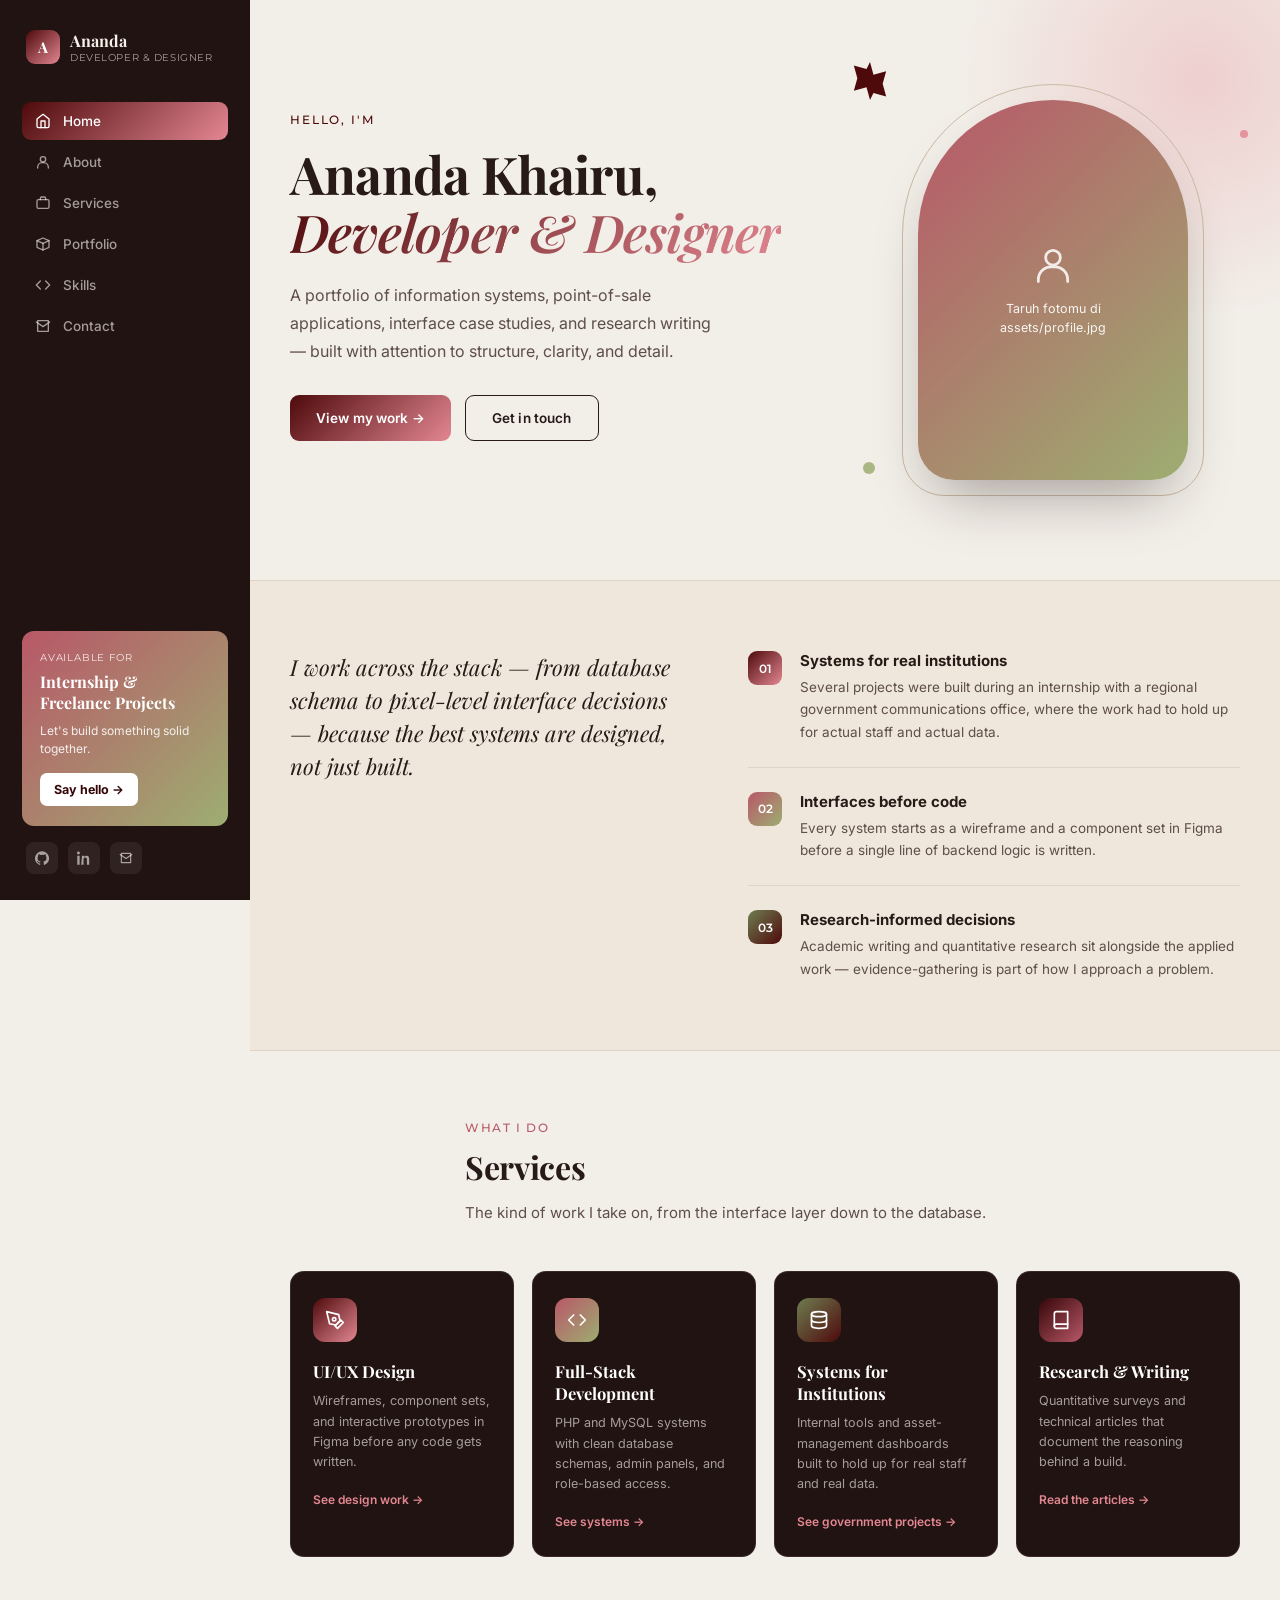
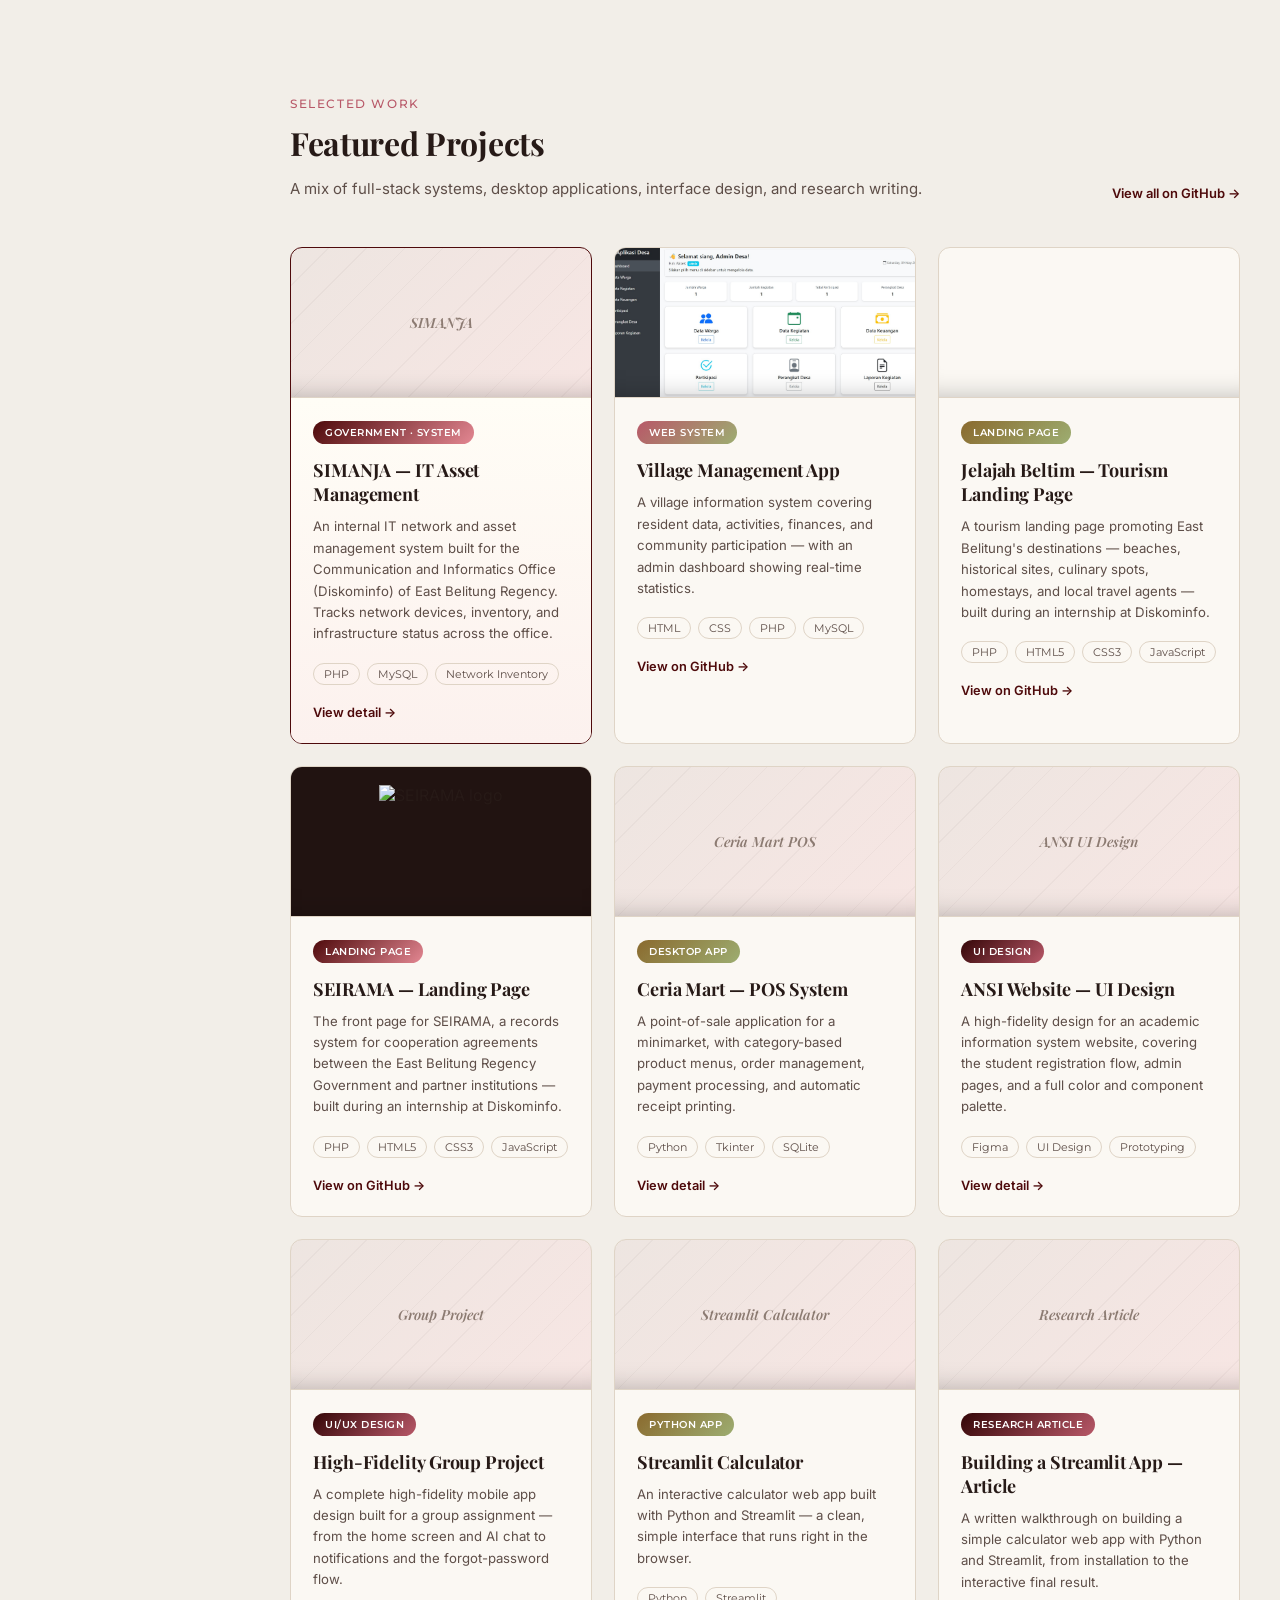
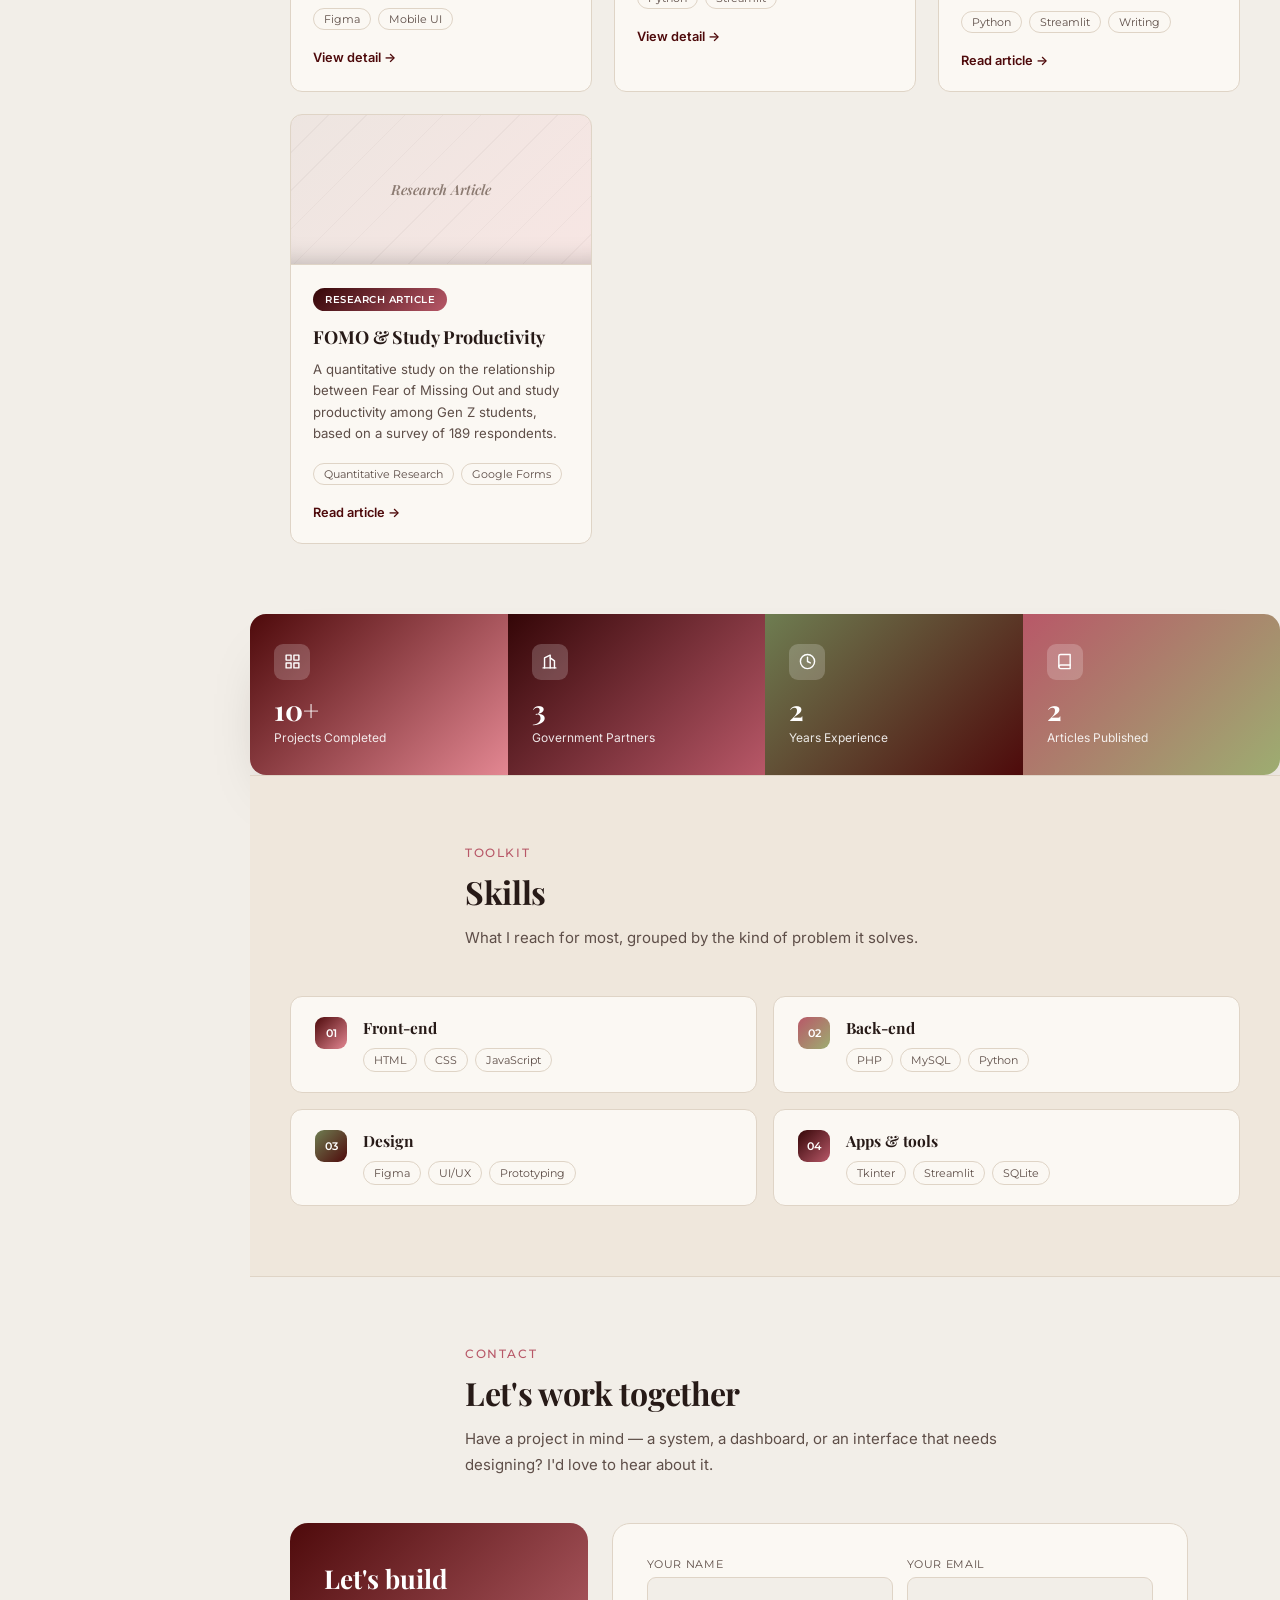
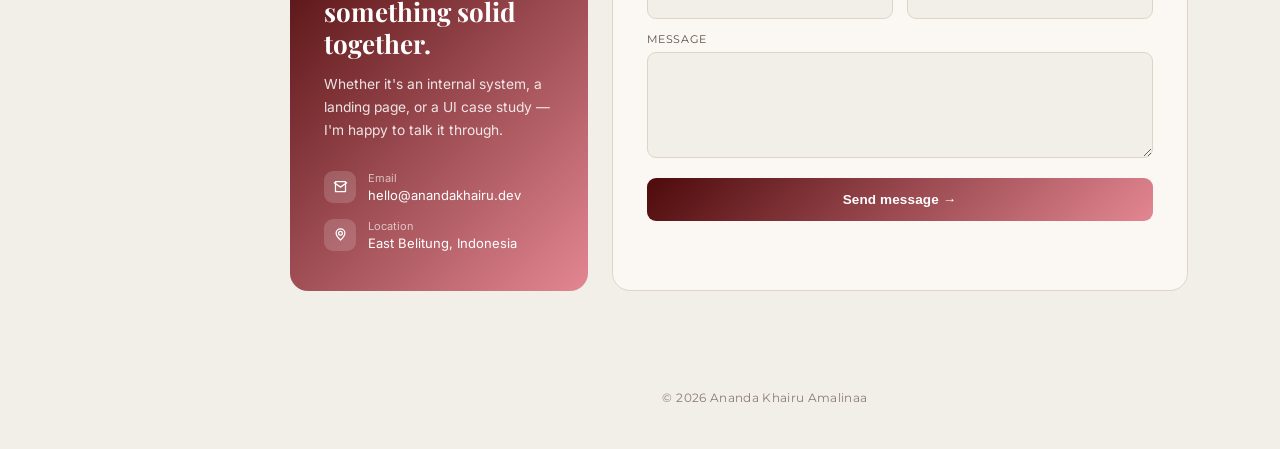
==== Portofolio/index.html @ 321a49ff "Add files via upload" ====
<!DOCTYPE html>
<html lang="en">
<head>
<meta charset="UTF-8">
<meta name="viewport" content="width=device-width, initial-scale=1.0">
<title>Ananda Khairu — Developer & UI/UX Designer</title>
<link rel="preconnect" href="https://fonts.googleapis.com">
<link href="https://fonts.googleapis.com/css2?family=Playfair+Display:ital,wght@0,600;0,700;0,800;0,900;1,600;1,700&family=Montserrat:wght@500;600;700&family=Inter:wght@400;500;600;700&display=swap" rel="stylesheet">
<style>
  :root{
    --cream:#F2EEE8;
    --card:#FBF8F3;
    --panel:#EFE7DC;
    --wine:#4E0A0B;
    --wine-dark:#340607;
    --cornflower:#E38792;
    --cornflower-dark:#B85868;
    --khaki:#9DAD71;
    --khaki-dark:#6E7D51;
    --ink:#271A17;
    --ink-soft:#5E4E48;
    --ink-faint:#8C7B72;
    --line:#DFD4C6;
    --line-strong:#CBBBA6;
    --dark:#211311;
    --dark-soft:#2D1C19;
    --dark-line:rgba(247,241,234,0.1);
    --on-dark:#F7F1EA;
    --on-dark-soft:rgba(247,241,234,0.62);
    --grad-1:linear-gradient(135deg, var(--wine) 0%, var(--cornflower) 100%);
    --grad-2:linear-gradient(135deg, var(--cornflower-dark) 0%, var(--khaki) 100%);
    --grad-3:linear-gradient(135deg, var(--khaki-dark) 0%, var(--wine) 100%);
    --grad-4:linear-gradient(135deg, var(--wine-dark) 0%, var(--cornflower-dark) 100%);
  }
  *{box-sizing:border-box;}
  html{scroll-behavior:smooth;}
  body{
    margin:0;
    background:var(--cream);
    color:var(--ink);
    font-family:'Inter',sans-serif;
    -webkit-font-smoothing:antialiased;
  }
  a{color:inherit;}
  ::selection{background:var(--wine); color:#fff;}
  svg{display:block;}

  .shell{display:flex; min-height:100vh; align-items:stretch;}

  /* ============ SIDEBAR ============ */
  .sidebar{
    width:250px; flex-shrink:0; background:var(--dark); color:var(--on-dark);
    position:sticky; top:0; height:100vh; overflow-y:auto;
    display:flex; flex-direction:column; padding:30px 22px 26px; z-index:60;
  }
  .side-logo{
    display:flex; align-items:center; gap:10px; margin-bottom:38px; padding:0 4px;
  }
  .side-logo .mark{
    width:34px; height:34px; border-radius:9px; background:var(--grad-1);
    display:flex; align-items:center; justify-content:center;
    font-family:'Playfair Display',serif; font-weight:700; font-size:15px; color:#fff; flex-shrink:0;
  }
  .side-logo .txt{font-family:'Playfair Display',serif; font-weight:700; font-size:16px; line-height:1.2;}
  .side-logo .txt small{display:block; font-family:'Montserrat',monospace; font-weight:400; font-size:9.5px; letter-spacing:0.06em; text-transform:uppercase; color:var(--on-dark-soft); margin-top:2px;}

  .side-nav{display:flex; flex-direction:column; gap:3px; margin-bottom:28px;}
  .side-nav a{
    display:flex; align-items:center; gap:12px; padding:11px 13px; border-radius:9px;
    text-decoration:none; color:var(--on-dark-soft); font-size:13.5px; font-weight:500;
    transition:background .18s ease, color .18s ease;
  }
  .side-nav a svg{width:16px; height:16px; flex-shrink:0;}
  .side-nav a:hover{background:rgba(247,241,234,0.06); color:var(--on-dark);}
  .side-nav a.active{background:var(--grad-1); color:#fff;}

  .side-spacer{flex:1;}

  .avail-card{
    background:var(--grad-2); border-radius:12px; padding:20px 18px; margin-bottom:16px;
  }
  .avail-card .tag{font-family:'Montserrat',monospace; font-size:10px; letter-spacing:0.08em; text-transform:uppercase; color:rgba(255,255,255,0.85); margin-bottom:8px;}
  .avail-card h5{font-family:'Playfair Display',serif; font-size:16px; margin:0 0 8px; color:#fff; line-height:1.3;}
  .avail-card p{font-size:12px; line-height:1.55; color:rgba(255,255,255,0.88); margin:0 0 14px;}
  .avail-card a{
    display:inline-flex; align-items:center; gap:6px; background:#fff; color:var(--wine-dark);
    font-size:12.5px; font-weight:700; padding:9px 14px; border-radius:7px; text-decoration:none;
  }

  .side-social{display:flex; gap:10px; padding:0 4px;}
  .side-social a{
    width:32px; height:32px; border-radius:8px; background:rgba(247,241,234,0.07);
    display:flex; align-items:center; justify-content:center; color:var(--on-dark-soft);
    transition:background .18s ease, color .18s ease;
  }
  .side-social a svg{width:14px; height:14px;}
  .side-social a:hover{background:var(--grad-1); color:#fff;}

  /* ============ MAIN ============ */
  .main{flex:1; min-width:0;}
  .wrap{max-width:1080px; margin:0 auto; padding:0 40px;}

  /* HERO */
  .hero-shell{position:relative; overflow:hidden;}
  .hero-shell::before{
    content:""; position:absolute; top:-160px; right:-160px; width:480px; height:480px;
    border-radius:50%; background:radial-gradient(circle, var(--cornflower) 0%, transparent 70%); opacity:0.3;
  }
  .hero{
    padding:70px 40px 70px; max-width:1080px; margin:0 auto;
    display:grid; grid-template-columns:1.2fr 0.85fr; gap:50px; align-items:center;
    position:relative; z-index:1;
  }
  .eyebrow{
    font-family:'Montserrat',monospace; font-size:11.5px; letter-spacing:0.16em;
    text-transform:uppercase; color:var(--wine); margin-bottom:18px; font-weight:500;
  }
  h1{
    font-family:'Playfair Display',serif; font-weight:700; font-size:52px; line-height:1.12;
    letter-spacing:-0.015em; margin:0 0 20px;
  }
  h1 em{font-style:italic; font-weight:600; background:var(--grad-1); -webkit-background-clip:text; background-clip:text; color:transparent;}
  .hero p.lead{font-size:16px; line-height:1.75; color:var(--ink-soft); max-width:440px; margin:0 0 30px;}
  .hero-cta{display:flex; gap:14px; flex-wrap:wrap; margin-bottom:26px;}
  .btn{
    display:inline-flex; align-items:center; gap:8px;
    padding:14px 26px; border-radius:9px; font-weight:600; font-size:13.5px;
    text-decoration:none; transition:transform .15s ease, box-shadow .15s ease, background .15s ease;
    letter-spacing:0.01em; border:none; cursor:pointer;
  }
  .btn-primary{background:var(--grad-1); color:#fff;}
  .btn-primary:hover{transform:translateY(-2px); box-shadow:0 16px 28px -10px rgba(78,10,11,0.45);}
  .btn-ghost{border:1.5px solid var(--ink); color:var(--ink); background:transparent;}
  .btn-ghost:hover{background:var(--ink); color:var(--cream);}

  /* hero visual — arch photo frame */
  .hero-visual{position:relative; display:flex; align-items:center; justify-content:center; height:440px;}
  .photo-ring{
    position:absolute; width:302px; height:412px; border-radius:151px 151px 42px 42px;
    border:1.5px solid var(--line-strong); pointer-events:none;
  }
  .photo-arch{
    position:relative; width:270px; height:380px; border-radius:135px 135px 36px 36px;
    overflow:hidden; background:var(--grad-2); box-shadow:0 30px 60px -20px rgba(33,23,17,0.4);
  }
  .photo-arch img{width:100%; height:100%; object-fit:cover; display:block; position:relative; z-index:2;}
  .photo-arch .fallback{
    position:absolute; inset:0; display:flex; flex-direction:column; align-items:center; justify-content:center;
    gap:12px; color:#fff; text-align:center; padding:24px; z-index:1;
  }
  .photo-arch .fallback svg{width:44px; height:44px; opacity:0.85;}
  .photo-arch .fallback span{font-size:12.5px; line-height:1.55; opacity:0.92; max-width:190px;}
  .hero-star{position:absolute; top:-8px; left:-16px; width:38px; height:38px; color:var(--wine); z-index:3;}
  .deco-dot{position:absolute; border-radius:50%;}
  .deco-dot.d1{width:12px; height:12px; background:var(--khaki); bottom:36px; left:-4px; opacity:0.85;}
  .deco-dot.d2{width:8px; height:8px; background:var(--cornflower); top:60px; right:-8px; opacity:0.85;}

  /* SECTIONS */
  section{padding:70px 40px;}
  .section-head{max-width:600px; margin:0 auto 46px;}
  .section-head.row-head{display:flex; align-items:flex-end; justify-content:space-between; max-width:none; gap:20px;}
  .section-eyebrow{
    font-family:'Montserrat',monospace; font-size:11.5px; letter-spacing:0.14em; text-transform:uppercase;
    color:var(--cornflower-dark); margin-bottom:10px; font-weight:500;
  }
  h2{font-family:'Playfair Display',serif; font-size:32px; font-weight:700; margin:0 0 12px; letter-spacing:-0.01em;}
  .section-head p{color:var(--ink-soft); line-height:1.7; font-size:15px; margin:0;}
  .view-all{font-size:13px; font-weight:600; color:var(--wine); text-decoration:none; white-space:nowrap; display:inline-flex; align-items:center; gap:5px;}
  .view-all:hover{gap:8px;}

  #about{background:var(--panel); border-top:1px solid var(--line); border-bottom:1px solid var(--line);}

  /* ABOUT */
  .about-grid{max-width:1080px; margin:0 auto; display:grid; grid-template-columns:0.9fr 1.1fr; gap:56px;}
  .about-grid .big{font-family:'Playfair Display',serif; font-style:italic; font-size:22px; line-height:1.5; color:var(--ink); margin:0;}
  .about-list{display:flex; flex-direction:column; gap:24px;}
  .about-item{display:flex; gap:18px; padding-bottom:24px; border-bottom:1px solid var(--line);}
  .about-item:last-child{border-bottom:none; padding-bottom:0;}
  .about-item .num{
    font-family:'Montserrat',monospace; font-size:12px; font-weight:600;
    width:34px; height:34px; min-width:34px; border-radius:9px;
    display:flex; align-items:center; justify-content:center; color:#fff;
  }
  .about-item:nth-child(1) .num{background:var(--grad-1);}
  .about-item:nth-child(2) .num{background:var(--grad-2);}
  .about-item:nth-child(3) .num{background:var(--grad-3);}
  .about-item h4{font-size:15px; font-weight:700; margin:0 0 6px;}
  .about-item p{font-size:13.5px; color:var(--ink-soft); line-height:1.65; margin:0;}

  /* SERVICES (dark bento) */
  #services{background:var(--cream);}
  .services-grid{max-width:1080px; margin:0 auto; display:grid; grid-template-columns:repeat(4,1fr); gap:18px;}
  .service-card{
    background:var(--dark); color:var(--on-dark); border:1px solid var(--dark-line); border-radius:14px; padding:26px 22px;
    transition:transform .2s ease, box-shadow .2s ease;
  }
  .service-card:hover{transform:translateY(-5px); box-shadow:0 26px 46px -26px rgba(33,23,17,0.4);}
  .service-card .icon{
    width:44px; height:44px; border-radius:12px;
    display:flex; align-items:center; justify-content:center; margin-bottom:18px; color:#fff;
  }
  .service-card .icon svg{width:20px; height:20px;}
  .service-card:nth-child(4n+1) .icon{background:var(--grad-1);}
  .service-card:nth-child(4n+2) .icon{background:var(--grad-2);}
  .service-card:nth-child(4n+3) .icon{background:var(--grad-3);}
  .service-card:nth-child(4n+4) .icon{background:var(--grad-4);}
  .service-card h4{font-family:'Playfair Display',serif; font-size:16.5px; font-weight:700; margin:0 0 9px; color:#fff;}
  .service-card p{font-size:12.6px; color:var(--on-dark-soft); line-height:1.6; margin:0 0 16px;}
  .service-card a{font-size:12px; font-weight:600; color:var(--cornflower); text-decoration:none; display:inline-flex; align-items:center; gap:5px;}
  .service-card a:hover{gap:8px;}

  /* PROJECTS GRID */
  .grid{max-width:1080px; margin:0 auto; display:grid; grid-template-columns:repeat(3,1fr); gap:22px;}
  .card{
    background:var(--card); border:1px solid var(--line); border-radius:12px;
    overflow:hidden; display:flex; flex-direction:column; min-height:100%;
    transition:transform .22s ease, box-shadow .22s ease, border-color .22s ease;
  }
  .card:hover{transform:translateY(-5px); box-shadow:0 26px 46px -26px rgba(33,23,17,0.32); border-color:var(--line-strong);}
  .card .thumb{height:150px; width:100%; background-size:cover; background-position:center; border-bottom:1px solid var(--line); position:relative;}
  .card .thumb::after{content:""; position:absolute; inset:0; box-shadow:inset 0 -26px 26px -26px rgba(0,0,0,0.25);}
  .card .thumb.placeholder{
    display:flex; align-items:center; justify-content:center;
    background:
      linear-gradient(135deg, rgba(78,10,11,0.08), rgba(227,135,146,0.16)),
      repeating-linear-gradient(135deg, transparent, transparent 26px, rgba(33,23,17,0.035) 26px, rgba(33,23,17,0.035) 27px);
    font-family:'Playfair Display',serif; font-style:italic; font-weight:600; font-size:14px; color:var(--ink-faint);
  }
  .card .thumb.logo{display:flex; align-items:center; justify-content:center; background:var(--dark); padding:18px;}
  .card .thumb.logo img{height:100%; width:auto; object-fit:contain;}
  .card .body{padding:22px;}
  .card .badge{
    display:inline-block; font-family:'Montserrat',monospace; font-size:10.3px; font-weight:600;
    letter-spacing:0.05em; text-transform:uppercase; padding:5px 12px; border-radius:20px; margin-bottom:14px; color:#fff;
  }
  .badge.web{background:var(--grad-2);}
  .badge.uiux{background:var(--grad-4);}
  .badge.app{background:linear-gradient(135deg,#8A6A2E,var(--khaki));}
  .badge.gov{background:var(--grad-1);}
  .card h3{font-family:'Playfair Display',serif; font-size:18px; font-weight:700; margin:0 0 10px; letter-spacing:-0.005em;}
  .card p{font-size:13.2px; line-height:1.62; color:var(--ink-soft); margin:0 0 18px; flex-grow:1;}
  .stack{display:flex; flex-wrap:wrap; gap:7px; margin-bottom:16px;}
  .stack span{font-size:11px; font-family:'Montserrat',monospace; border:1px solid var(--line); padding:3px 10px; border-radius:20px; color:var(--ink-soft);}
  .card a.detail{font-size:12.8px; font-weight:600; color:var(--wine); text-decoration:none; display:inline-flex; align-items:center; gap:6px;}
  .card a.detail:hover{gap:9px;}
  .card.featured{border-color:var(--wine);}
  .card.featured .body{background:linear-gradient(180deg,#FFFDF6 0%, #FCF1EE 100%);}

  /* STATS BAR */
  .stats-bar{padding:0;}
  .stats-bar-inner{display:grid; grid-template-columns:repeat(4,1fr); max-width:1080px; margin:0 auto; border-radius:16px; overflow:hidden; box-shadow:0 30px 60px -30px rgba(33,23,17,0.35);}
  .stat-block{padding:30px 24px; color:#fff;}
  .stat-block:nth-child(1){background:var(--grad-1);}
  .stat-block:nth-child(2){background:var(--grad-4);}
  .stat-block:nth-child(3){background:var(--grad-3);}
  .stat-block:nth-child(4){background:var(--grad-2);}
  .stat-block .icon{width:36px; height:36px; border-radius:9px; background:rgba(255,255,255,0.2); display:flex; align-items:center; justify-content:center; margin-bottom:16px;}
  .stat-block .icon svg{width:17px; height:17px;}
  .stat-block .num{font-family:'Playfair Display',serif; font-weight:700; font-size:28px; line-height:1;}
  .stat-block .label{font-size:12px; margin-top:6px; opacity:0.88;}

  /* SKILLS */
  #skills{background:var(--panel); border-top:1px solid var(--line); border-bottom:1px solid var(--line);}
  .skills-wrap{max-width:1080px; margin:0 auto; display:grid; grid-template-columns:1fr 1fr; gap:16px;}
  .skill-row{padding:20px 24px; background:var(--card); border:1px solid var(--line); border-radius:12px; display:flex; gap:16px; align-items:flex-start;}
  .skill-row .num{
    width:32px; height:32px; min-width:32px; border-radius:9px; color:#fff;
    display:flex; align-items:center; justify-content:center; font-family:'Montserrat',monospace; font-size:11px; font-weight:600;
  }
  .skill-row:nth-child(1) .num{background:var(--grad-1);}
  .skill-row:nth-child(2) .num{background:var(--grad-2);}
  .skill-row:nth-child(3) .num{background:var(--grad-3);}
  .skill-row:nth-child(4) .num{background:var(--grad-4);}
  .skill-row .name{font-family:'Playfair Display',serif; font-weight:700; font-size:15.5px; margin-bottom:10px; display:block;}
  .skill-row .tags{display:flex; gap:7px; flex-wrap:wrap;}
  .skill-row .tags span{font-size:11.3px; font-family:'Montserrat',monospace; color:var(--ink-soft); border:1px solid var(--line); padding:4px 10px; border-radius:20px;}

  /* CONTACT */
  #contact{background:var(--cream);}
  .contact-grid{max-width:1080px; margin:0 auto; display:grid; grid-template-columns:0.85fr 1.15fr; gap:24px;}
  .contact-card{background:var(--grad-1); border-radius:18px; padding:40px 34px; color:#fff; display:flex; flex-direction:column;}
  .contact-card h3{font-family:'Playfair Display',serif; font-size:26px; margin:0 0 12px; line-height:1.25;}
  .contact-card p{font-size:13.8px; line-height:1.7; color:rgba(255,255,255,0.86); margin:0 0 28px;}
  .contact-info{display:flex; flex-direction:column; gap:16px; margin-top:auto;}
  .contact-info .item{display:flex; gap:12px; align-items:center; font-size:13px;}
  .contact-info .ico{width:32px; height:32px; border-radius:9px; background:rgba(255,255,255,0.16); display:flex; align-items:center; justify-content:center; flex-shrink:0;}
  .contact-info .ico svg{width:15px; height:15px;}
  .contact-info .item div span{display:block; font-size:11px; color:rgba(255,255,255,0.65); margin-bottom:2px;}

  .contact-form{background:var(--card); border:1px solid var(--line); border-radius:18px; padding:34px;}
  .form-row{display:grid; grid-template-columns:1fr 1fr; gap:14px; margin-bottom:14px;}
  .form-field{display:flex; flex-direction:column; gap:6px;}
  .form-field.full{grid-column:1 / -1;}
  .form-field label{font-family:'Montserrat',monospace; font-size:10.5px; letter-spacing:0.06em; text-transform:uppercase; color:var(--ink-soft);}
  .form-field input, .form-field textarea{
    border:1px solid var(--line); border-radius:9px; padding:12px 14px; font-family:'Inter',sans-serif;
    font-size:13.5px; background:var(--cream); color:var(--ink); resize:vertical;
  }
  .form-field input:focus, .form-field textarea:focus{outline:2px solid var(--cornflower); outline-offset:1px;}
  .contact-form button{width:100%; justify-content:center; margin-top:6px;}

  footer.fine-print{padding:30px 40px 44px; text-align:center;}
  footer.fine-print .fine{font-size:11.5px; color:var(--ink-faint); font-family:'Montserrat',monospace; letter-spacing:0.03em;}

  @media (max-width:980px){
    .shell{flex-direction:column;}
    .sidebar{
      position:relative; height:auto; width:100%; flex-direction:row;
      align-items:center; justify-content:space-between; padding:16px 20px;
    }
    .side-nav, .side-spacer, .avail-card, .side-social{display:none;}
    .hero{grid-template-columns:1fr; padding-top:50px; text-align:left;}
    .hero-visual{height:280px; order:-1; margin-bottom:10px;}
    h1{font-size:38px;}
    .grid{grid-template-columns:1fr 1fr;}
    .about-grid{grid-template-columns:1fr; gap:32px;}
    .services-grid{grid-template-columns:1fr 1fr;}
    .stats-bar-inner{grid-template-columns:1fr 1fr;}
    .skills-wrap{grid-template-columns:1fr;}
    .contact-grid{grid-template-columns:1fr;}
    .wrap, .hero, section{padding-left:24px; padding-right:24px;}
  }
  @media (max-width:560px){
    .grid{grid-template-columns:1fr;}
    .services-grid{grid-template-columns:1fr;}
    .stats-bar-inner{grid-template-columns:1fr;}
    .form-row{grid-template-columns:1fr;}
    h1{font-size:32px;}
  }
</style>
</head>
<body>

<div class="shell">
  <aside class="sidebar">
    <div class="side-logo">
      <div class="mark">A</div>
      <div class="txt">Ananda<small>Developer & Designer</small></div>
    </div>
    <nav class="side-nav">
      <a href="#hero" class="active"><svg viewBox="0 0 24 24" fill="none" stroke="currentColor" stroke-width="2" stroke-linecap="round" stroke-linejoin="round"><path d="M3 9l9-7 9 7v11a2 2 0 0 1-2 2H5a2 2 0 0 1-2-2z"/><polyline points="9 22 9 12 15 12 15 22"/></svg>Home</a>
      <a href="#about"><svg viewBox="0 0 24 24" fill="none" stroke="currentColor" stroke-width="2" stroke-linecap="round" stroke-linejoin="round"><circle cx="12" cy="8" r="4"/><path d="M4 21v-1a7 7 0 0 1 7-7h2a7 7 0 0 1 7 7v1"/></svg>About</a>
      <a href="#services"><svg viewBox="0 0 24 24" fill="none" stroke="currentColor" stroke-width="2" stroke-linecap="round" stroke-linejoin="round"><rect x="3" y="7" width="18" height="13" rx="2"/><path d="M8 7V5a2 2 0 0 1 2-2h4a2 2 0 0 1 2 2v2"/></svg>Services</a>
      <a href="#work"><svg viewBox="0 0 24 24" fill="none" stroke="currentColor" stroke-width="2" stroke-linecap="round" stroke-linejoin="round"><path d="M3 7l9-4 9 4-9 4-9-4z"/><path d="M3 7v10l9 4 9-4V7"/><path d="M12 11v10"/></svg>Portfolio</a>
      <a href="#skills"><svg viewBox="0 0 24 24" fill="none" stroke="currentColor" stroke-width="2" stroke-linecap="round" stroke-linejoin="round"><polyline points="16 18 22 12 16 6"/><polyline points="8 6 2 12 8 18"/></svg>Skills</a>
      <a href="#contact"><svg viewBox="0 0 24 24" fill="none" stroke="currentColor" stroke-width="2" stroke-linecap="round" stroke-linejoin="round"><path d="M4 4h16v16H4z"/><path d="M22 6l-10 7L2 6"/></svg>Contact</a>
    </nav>
    <div class="side-spacer"></div>
    <div class="avail-card">
      <div class="tag">Available for</div>
      <h5>Internship & Freelance Projects</h5>
      <p>Let's build something solid together.</p>
      <a href="#contact">Say hello →</a>
    </div>
    <div class="side-social">
      <a href="https://github.com/anandakhairu" target="_blank" aria-label="GitHub"><svg viewBox="0 0 24 24" fill="currentColor"><path d="M12 .5a12 12 0 0 0-3.79 23.4c.6.1.82-.26.82-.58v-2.02c-3.34.72-4.04-1.6-4.04-1.6-.55-1.4-1.34-1.76-1.34-1.76-1.1-.75.08-.74.08-.74 1.2.09 1.84 1.24 1.84 1.24 1.08 1.84 2.83 1.3 3.52 1 .1-.78.42-1.3.76-1.6-2.66-.3-5.47-1.34-5.47-5.93 0-1.31.47-2.38 1.24-3.22-.13-.3-.54-1.52.12-3.18 0 0 1-.32 3.3 1.23a11.5 11.5 0 0 1 6 0c2.3-1.55 3.3-1.23 3.3-1.23.66 1.66.25 2.88.12 3.18.77.84 1.24 1.91 1.24 3.22 0 4.6-2.81 5.62-5.49 5.92.43.37.81 1.1.81 2.22v3.29c0 .32.22.69.83.57A12 12 0 0 0 12 .5z"/></svg></a>
      <a href="https://www.linkedin.com/in/anandakhairuamalinaa" target="_blank" aria-label="LinkedIn"><svg viewBox="0 0 24 24" fill="currentColor"><path d="M4.98 3.5C4.98 4.88 3.88 6 2.5 6S0 4.88 0 3.5 1.12 1 2.5 1s2.48 1.12 2.48 2.5zM.5 8.25h4v15.25h-4zM8.5 8.25h3.83v2.08h.05c.53-1 1.84-2.08 3.79-2.08 4.05 0 4.8 2.67 4.8 6.15v9.1h-4v-8.07c0-1.92-.03-4.4-2.68-4.4-2.68 0-3.09 2.1-3.09 4.26v8.21h-4z"/></svg></a>
      <a href="mailto:hello@anandakhairu.dev" aria-label="Email"><svg viewBox="0 0 24 24" fill="none" stroke="currentColor" stroke-width="2" stroke-linecap="round" stroke-linejoin="round"><path d="M4 4h16v16H4z"/><path d="M22 6l-10 7L2 6"/></svg></a>
    </div>
  </aside>

  <div class="main">

    <div class="hero-shell">
    <section class="hero" id="hero">
      <div>
        <div class="eyebrow">Hello, I'm</div>
        <h1>Ananda Khairu, <em>Developer & Designer</em></h1>
        <p class="lead">A portfolio of information systems, point-of-sale applications, interface case studies, and research writing — built with attention to structure, clarity, and detail.</p>
        <div class="hero-cta">
          <a href="#work" class="btn btn-primary">View my work →</a>
          <a href="#contact" class="btn btn-ghost">Get in touch</a>
        </div>
      </div>
      <div class="hero-visual">
        <div class="photo-ring"></div>
        <div class="deco-dot d1"></div>
        <div class="deco-dot d2"></div>
        <svg class="hero-star" viewBox="0 0 24 24" fill="currentColor"><path d="M12 0l2.2 8 8-2.2-2.2 8 2.2 8-8-2.2L12 24l-2.2-8-8 2.2 2.2-8-2.2-8 8 2.2z"/></svg>
        <div class="photo-arch">
          <div class="fallback">
            <svg viewBox="0 0 24 24" fill="none" stroke="currentColor" stroke-width="1.5" stroke-linecap="round" stroke-linejoin="round"><circle cx="12" cy="8" r="4"/><path d="M4 21v-1a7 7 0 0 1 7-7h2a7 7 0 0 1 7 7v1"/></svg>
            <span>Taruh fotomu di assets/profile.jpg</span>
          </div>
          <img src="assets/profile.jpg" alt="Ananda Khairu" onerror="this.style.display='none'">
        </div>
      </div>
    </section>
    </div>

    <section id="about">
      <div class="about-grid">
        <p class="big">I work across the stack — from database schema to pixel-level interface decisions — because the best systems are designed, not just built.</p>
        <div class="about-list">
          <div class="about-item">
            <span class="num">01</span>
            <div><h4>Systems for real institutions</h4><p>Several projects were built during an internship with a regional government communications office, where the work had to hold up for actual staff and actual data.</p></div>
          </div>
          <div class="about-item">
            <span class="num">02</span>
            <div><h4>Interfaces before code</h4><p>Every system starts as a wireframe and a component set in Figma before a single line of backend logic is written.</p></div>
          </div>
          <div class="about-item">
            <span class="num">03</span>
            <div><h4>Research-informed decisions</h4><p>Academic writing and quantitative research sit alongside the applied work — evidence-gathering is part of how I approach a problem.</p></div>
          </div>
        </div>
      </div>
    </section>

    <section id="services">
      <div class="section-head">
        <div class="section-eyebrow">What I do</div>
        <h2>Services</h2>
        <p>The kind of work I take on, from the interface layer down to the database.</p>
      </div>
      <div class="services-grid">
        <div class="service-card">
          <div class="icon"><svg viewBox="0 0 24 24" fill="none" stroke="currentColor" stroke-width="2" stroke-linecap="round" stroke-linejoin="round"><path d="M12 19l7-7 3 3-7 7-3-3z"/><path d="M18 13l-1.5-7.5L2 2l3.5 14.5L13 18l5-5z"/><circle cx="11" cy="11" r="2"/></svg></div>
          <h4>UI/UX Design</h4>
          <p>Wireframes, component sets, and interactive prototypes in Figma before any code gets written.</p>
          <a href="#work">See design work →</a>
        </div>
        <div class="service-card">
          <div class="icon"><svg viewBox="0 0 24 24" fill="none" stroke="currentColor" stroke-width="2" stroke-linecap="round" stroke-linejoin="round"><polyline points="16 18 22 12 16 6"/><polyline points="8 6 2 12 8 18"/></svg></div>
          <h4>Full-Stack Development</h4>
          <p>PHP and MySQL systems with clean database schemas, admin panels, and role-based access.</p>
          <a href="#work">See systems →</a>
        </div>
        <div class="service-card">
          <div class="icon"><svg viewBox="0 0 24 24" fill="none" stroke="currentColor" stroke-width="2" stroke-linecap="round" stroke-linejoin="round"><ellipse cx="12" cy="5" rx="9" ry="3"/><path d="M21 12c0 1.66-4 3-9 3s-9-1.34-9-3"/><path d="M3 5v14c0 1.66 4 3 9 3s9-1.34 9-3V5"/></svg></div>
          <h4>Systems for Institutions</h4>
          <p>Internal tools and asset-management dashboards built to hold up for real staff and real data.</p>
          <a href="#work">See government projects →</a>
        </div>
        <div class="service-card">
          <div class="icon"><svg viewBox="0 0 24 24" fill="none" stroke="currentColor" stroke-width="2" stroke-linecap="round" stroke-linejoin="round"><path d="M4 19.5A2.5 2.5 0 0 1 6.5 17H20"/><path d="M6.5 2H20v20H6.5A2.5 2.5 0 0 1 4 19.5v-15A2.5 2.5 0 0 1 6.5 2z"/></svg></div>
          <h4>Research & Writing</h4>
          <p>Quantitative surveys and technical articles that document the reasoning behind a build.</p>
          <a href="#work">Read the articles →</a>
        </div>
      </div>
    </section>

    <section id="work">
      <div class="section-head row-head">
        <div>
          <div class="section-eyebrow">Selected work</div>
          <h2>Featured Projects</h2>
          <p>A mix of full-stack systems, desktop applications, interface design, and research writing.</p>
        </div>
        <a class="view-all" href="https://github.com/anandakhairu" target="_blank">View all on GitHub →</a>
      </div>

      <div class="grid">

        <div class="card featured">
          <div class="thumb placeholder">SIMANJA</div>
          <div class="body">
            <span class="badge gov">Government · System</span>
            <h3>SIMANJA — IT Asset Management</h3>
            <p>An internal IT network and asset management system built for the Communication and Informatics Office (Diskominfo) of East Belitung Regency. Tracks network devices, inventory, and infrastructure status across the office.</p>
            <div class="stack"><span>PHP</span><span>MySQL</span><span>Network Inventory</span></div>
            <a class="detail" href="#">View detail →</a>
          </div>
        </div>

        <div class="card">
          <div class="thumb" style="background-image:url('assets/desa-dashboard.jpg');"></div>
          <div class="body">
            <span class="badge web">Web System</span>
            <h3>Village Management App</h3>
            <p>A village information system covering resident data, activities, finances, and community participation — with an admin dashboard showing real-time statistics.</p>
            <div class="stack"><span>HTML</span><span>CSS</span><span>PHP</span><span>MySQL</span></div>
            <a class="detail" href="https://github.com/anandakhairu/aplikasi-manajemen-desa" target="_blank">View on GitHub →</a>
          </div>
        </div>

        <div class="card">
          <div class="thumb" style="background-image:url('assets/lawang-hero.jpg');"></div>
          <div class="body">
            <span class="badge app">Landing Page</span>
            <h3>Jelajah Beltim — Tourism Landing Page</h3>
            <p>A tourism landing page promoting East Belitung's destinations — beaches, historical sites, culinary spots, homestays, and local travel agents — built during an internship at Diskominfo.</p>
            <div class="stack"><span>PHP</span><span>HTML5</span><span>CSS3</span><span>JavaScript</span></div>
            <a class="detail" href="https://github.com/anandakhairu/Lawang_Beltim" target="_blank">View on GitHub →</a>
          </div>
        </div>

        <div class="card">
          <div class="thumb logo"><img src="assets/seirama-logo.png" alt="SEIRAMA logo"></div>
          <div class="body">
            <span class="badge gov">Landing Page</span>
            <h3>SEIRAMA — Landing Page</h3>
            <p>The front page for SEIRAMA, a records system for cooperation agreements between the East Belitung Regency Government and partner institutions — built during an internship at Diskominfo.</p>
            <div class="stack"><span>PHP</span><span>HTML5</span><span>CSS3</span><span>JavaScript</span></div>
            <a class="detail" href="https://github.com/anandakhairu/LandingPage_Seirama" target="_blank">View on GitHub →</a>
          </div>
        </div>

        <div class="card">
          <div class="thumb placeholder">Ceria Mart POS</div>
          <div class="body">
            <span class="badge app">Desktop App</span>
            <h3>Ceria Mart — POS System</h3>
            <p>A point-of-sale application for a minimarket, with category-based product menus, order management, payment processing, and automatic receipt printing.</p>
            <div class="stack"><span>Python</span><span>Tkinter</span><span>SQLite</span></div>
            <a class="detail" href="#">View detail →</a>
          </div>
        </div>

        <div class="card">
          <div class="thumb placeholder">ANSI UI Design</div>
          <div class="body">
            <span class="badge uiux">UI Design</span>
            <h3>ANSI Website — UI Design</h3>
            <p>A high-fidelity design for an academic information system website, covering the student registration flow, admin pages, and a full color and component palette.</p>
            <div class="stack"><span>Figma</span><span>UI Design</span><span>Prototyping</span></div>
            <a class="detail" href="#">View detail →</a>
          </div>
        </div>

        <div class="card">
          <div class="thumb placeholder">Group Project</div>
          <div class="body">
            <span class="badge uiux">UI/UX Design</span>
            <h3>High-Fidelity Group Project</h3>
            <p>A complete high-fidelity mobile app design built for a group assignment — from the home screen and AI chat to notifications and the forgot-password flow.</p>
            <div class="stack"><span>Figma</span><span>Mobile UI</span></div>
            <a class="detail" href="#">View detail →</a>
          </div>
        </div>

        <div class="card">
          <div class="thumb placeholder">Streamlit Calculator</div>
          <div class="body">
            <span class="badge app">Python App</span>
            <h3>Streamlit Calculator</h3>
            <p>An interactive calculator web app built with Python and Streamlit — a clean, simple interface that runs right in the browser.</p>
            <div class="stack"><span>Python</span><span>Streamlit</span></div>
            <a class="detail" href="#">View detail →</a>
          </div>
        </div>

        <div class="card">
          <div class="thumb placeholder">Research Article</div>
          <div class="body">
            <span class="badge uiux">Research Article</span>
            <h3>Building a Streamlit App — Article</h3>
            <p>A written walkthrough on building a simple calculator web app with Python and Streamlit, from installation to the interactive final result.</p>
            <div class="stack"><span>Python</span><span>Streamlit</span><span>Writing</span></div>
            <a class="detail" href="https://drive.google.com/file/d/1q98duo6LeYknrNlyvVK9c-1gf4eYhsH1/view" target="_blank">Read article →</a>
          </div>
        </div>

        <div class="card">
          <div class="thumb placeholder">Research Article</div>
          <div class="body">
            <span class="badge uiux">Research Article</span>
            <h3>FOMO & Study Productivity</h3>
            <p>A quantitative study on the relationship between Fear of Missing Out and study productivity among Gen Z students, based on a survey of 189 respondents.</p>
            <div class="stack"><span>Quantitative Research</span><span>Google Forms</span></div>
            <a class="detail" href="https://drive.google.com/file/d/1OoI9oXuh-m9flts5UU8OmE9qf-HwtRhG/view" target="_blank">Read article →</a>
          </div>
        </div>

      </div>
    </section>

    <section class="stats-bar">
      <div class="stats-bar-inner">
        <div class="stat-block">
          <div class="icon"><svg viewBox="0 0 24 24" fill="none" stroke="currentColor" stroke-width="2" stroke-linecap="round" stroke-linejoin="round"><rect x="3" y="3" width="7" height="7"/><rect x="14" y="3" width="7" height="7"/><rect x="14" y="14" width="7" height="7"/><rect x="3" y="14" width="7" height="7"/></svg></div>
          <div class="num">10+</div>
          <div class="label">Projects Completed</div>
        </div>
        <div class="stat-block">
          <div class="icon"><svg viewBox="0 0 24 24" fill="none" stroke="currentColor" stroke-width="2" stroke-linecap="round" stroke-linejoin="round"><path d="M3 21h18"/><path d="M5 21V7l8-4v18"/><path d="M19 21V11l-6-4"/></svg></div>
          <div class="num">3</div>
          <div class="label">Government Partners</div>
        </div>
        <div class="stat-block">
          <div class="icon"><svg viewBox="0 0 24 24" fill="none" stroke="currentColor" stroke-width="2" stroke-linecap="round" stroke-linejoin="round"><circle cx="12" cy="12" r="10"/><polyline points="12 6 12 12 16 14"/></svg></div>
          <div class="num">2</div>
          <div class="label">Years Experience</div>
        </div>
        <div class="stat-block">
          <div class="icon"><svg viewBox="0 0 24 24" fill="none" stroke="currentColor" stroke-width="2" stroke-linecap="round" stroke-linejoin="round"><path d="M4 19.5A2.5 2.5 0 0 1 6.5 17H20"/><path d="M6.5 2H20v20H6.5A2.5 2.5 0 0 1 4 19.5v-15A2.5 2.5 0 0 1 6.5 2z"/></svg></div>
          <div class="num">2</div>
          <div class="label">Articles Published</div>
        </div>
      </div>
    </section>

    <section id="skills">
      <div class="section-head">
        <div class="section-eyebrow">Toolkit</div>
        <h2>Skills</h2>
        <p>What I reach for most, grouped by the kind of problem it solves.</p>
      </div>
      <div class="skills-wrap">
        <div class="skill-row">
          <span class="num">01</span>
          <div><span class="name">Front-end</span><div class="tags"><span>HTML</span><span>CSS</span><span>JavaScript</span></div></div>
        </div>
        <div class="skill-row">
          <span class="num">02</span>
          <div><span class="name">Back-end</span><div class="tags"><span>PHP</span><span>MySQL</span><span>Python</span></div></div>
        </div>
        <div class="skill-row">
          <span class="num">03</span>
          <div><span class="name">Design</span><div class="tags"><span>Figma</span><span>UI/UX</span><span>Prototyping</span></div></div>
        </div>
        <div class="skill-row">
          <span class="num">04</span>
          <div><span class="name">Apps & tools</span><div class="tags"><span>Tkinter</span><span>Streamlit</span><span>SQLite</span></div></div>
        </div>
      </div>
    </section>

    <section id="contact">
      <div class="section-head">
        <div class="section-eyebrow">Contact</div>
        <h2>Let's work together</h2>
        <p>Have a project in mind — a system, a dashboard, or an interface that needs designing? I'd love to hear about it.</p>
      </div>
      <div class="contact-grid">
        <div class="contact-card">
          <h3>Let's build something solid together.</h3>
          <p>Whether it's an internal system, a landing page, or a UI case study — I'm happy to talk it through.</p>
          <div class="contact-info">
            <div class="item">
              <div class="ico"><svg viewBox="0 0 24 24" fill="none" stroke="currentColor" stroke-width="2" stroke-linecap="round" stroke-linejoin="round"><path d="M4 4h16v16H4z"/><path d="M22 6l-10 7L2 6"/></svg></div>
              <div><span>Email</span>hello@anandakhairu.dev</div>
            </div>
            <div class="item">
              <div class="ico"><svg viewBox="0 0 24 24" fill="none" stroke="currentColor" stroke-width="2" stroke-linecap="round" stroke-linejoin="round"><circle cx="12" cy="10" r="3"/><path d="M12 21s-7-6.5-7-11a7 7 0 0 1 14 0c0 4.5-7 11-7 11z"/></svg></div>
              <div><span>Location</span>East Belitung, Indonesia</div>
            </div>
          </div>
        </div>
        <form class="contact-form" id="contactForm">
          <div class="form-row">
            <div class="form-field"><label>Your name</label><input type="text" id="cf-name" required></div>
            <div class="form-field"><label>Your email</label><input type="email" id="cf-email" required></div>
          </div>
          <div class="form-row">
            <div class="form-field full"><label>Message</label><textarea rows="5" id="cf-message" required></textarea></div>
          </div>
          <button type="submit" class="btn btn-primary">Send message →</button>
        </form>
      </div>
    </section>

    <footer class="fine-print">
      <div class="fine">© 2026 Ananda Khairu Amalinaa</div>
    </footer>

  </div>
</div>

<script>
  document.getElementById('contactForm').addEventListener('submit', function(e){
    e.preventDefault();
    var name = document.getElementById('cf-name').value;
    var email = document.getElementById('cf-email').value;
    var message = document.getElementById('cf-message').value;
    var subject = encodeURIComponent('Portfolio contact from ' + name);
    var body = encodeURIComponent(message + '\n\n— ' + name + ' (' + email + ')');
    window.location.href = 'mailto:hello@anandakhairu.dev?subject=' + subject + '&body=' + body;
  });
</script>

</body>
</html>
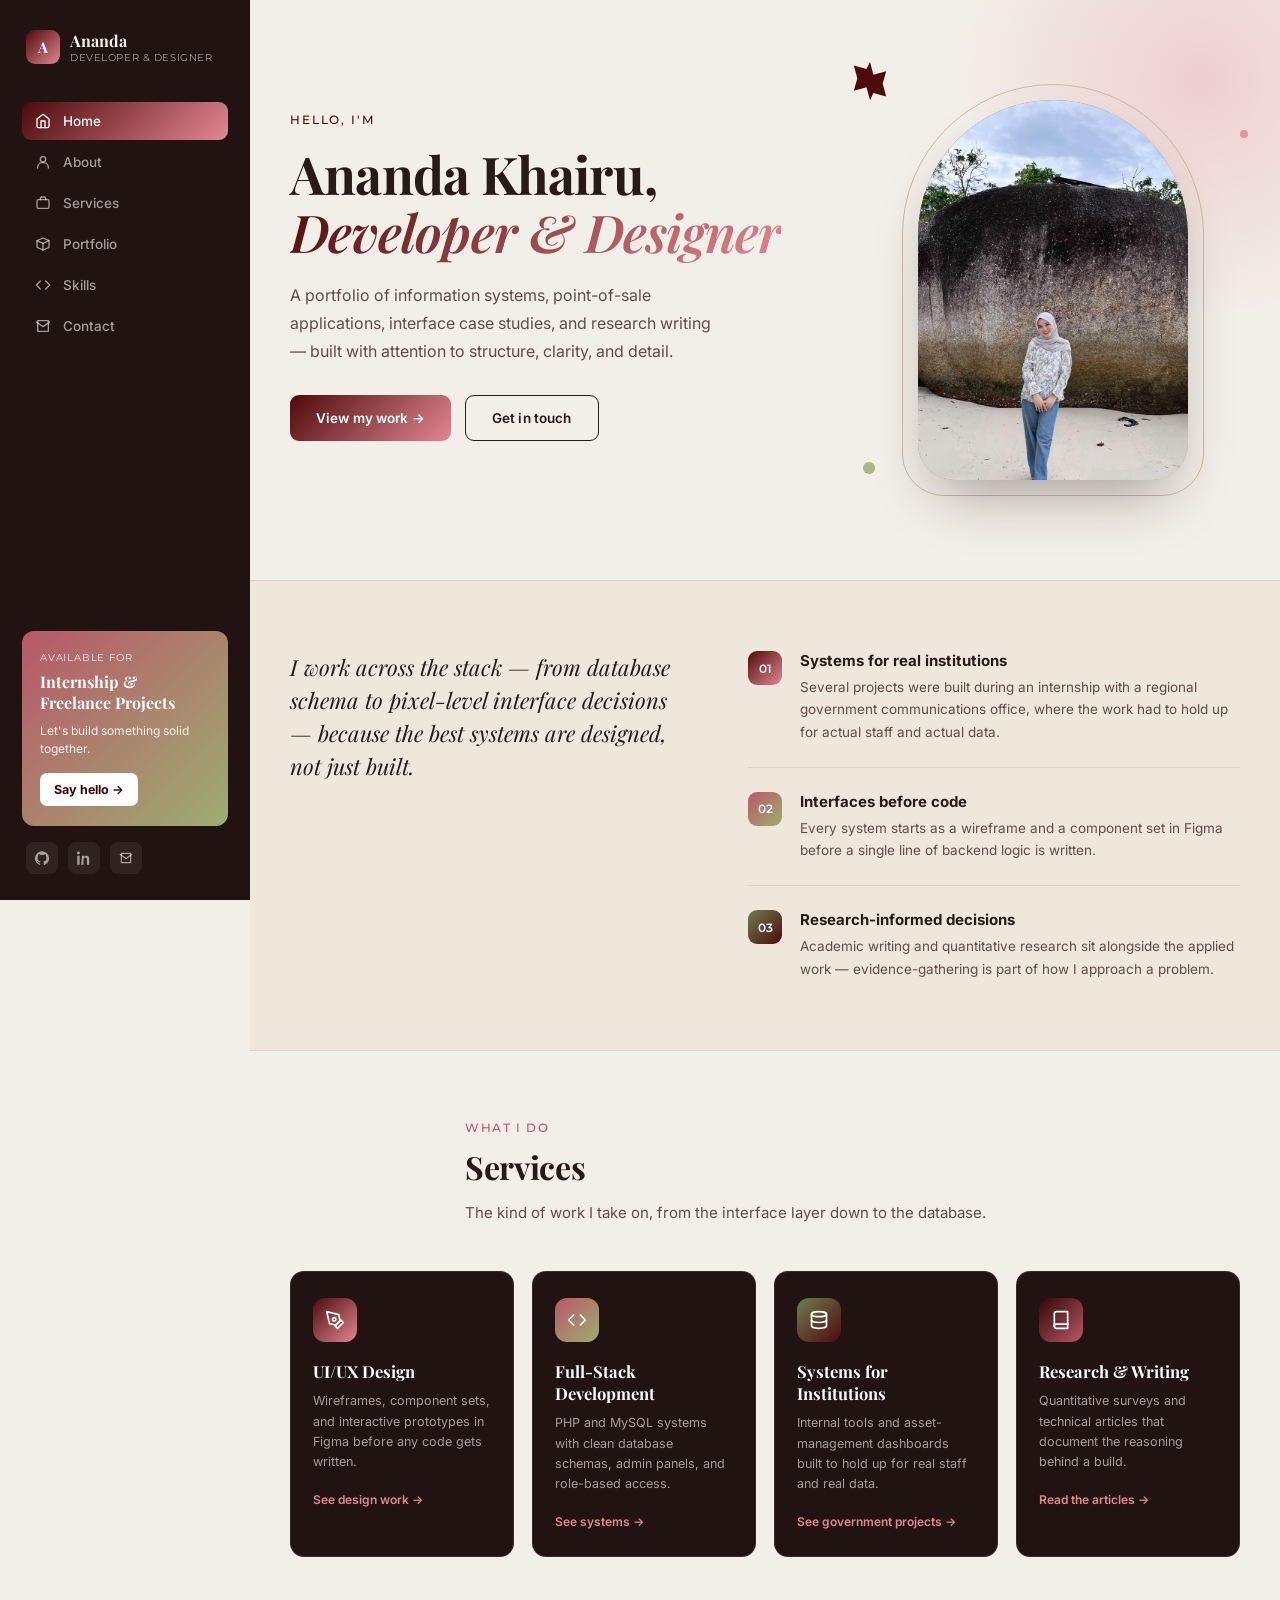
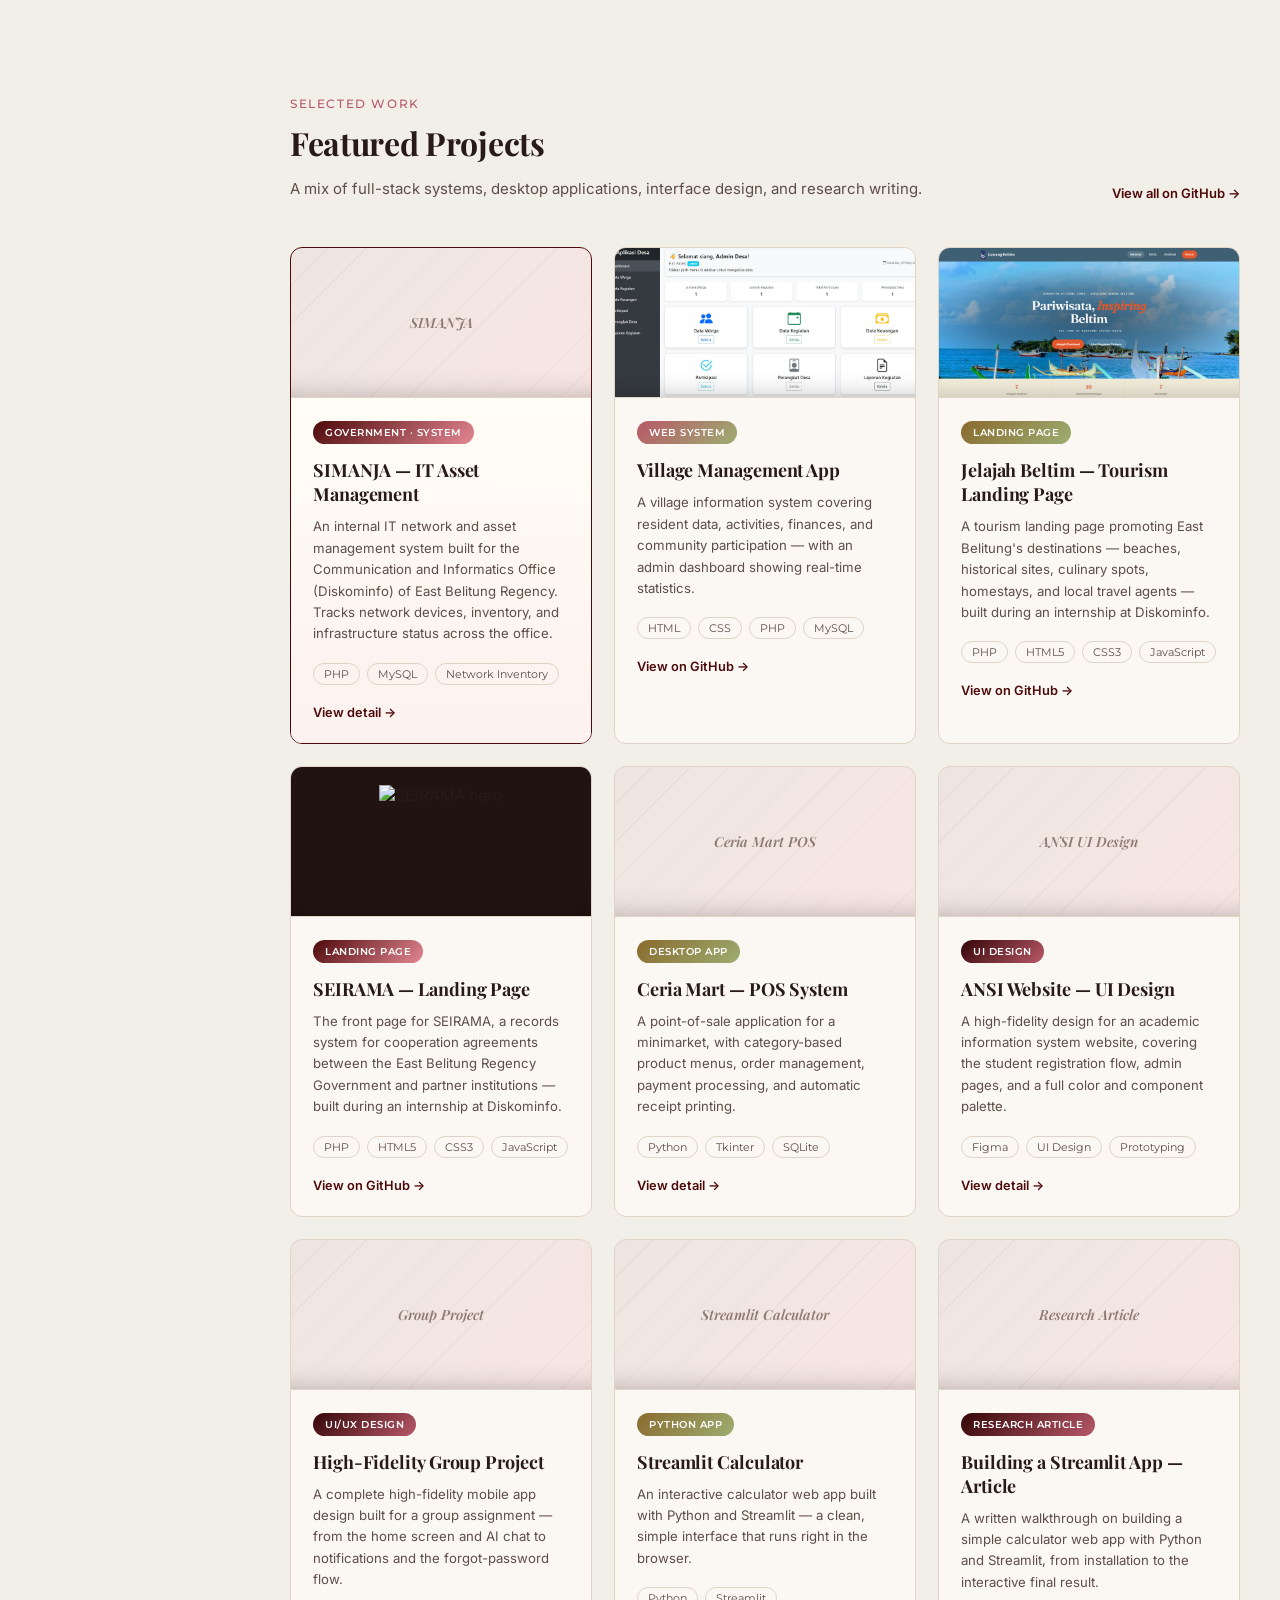
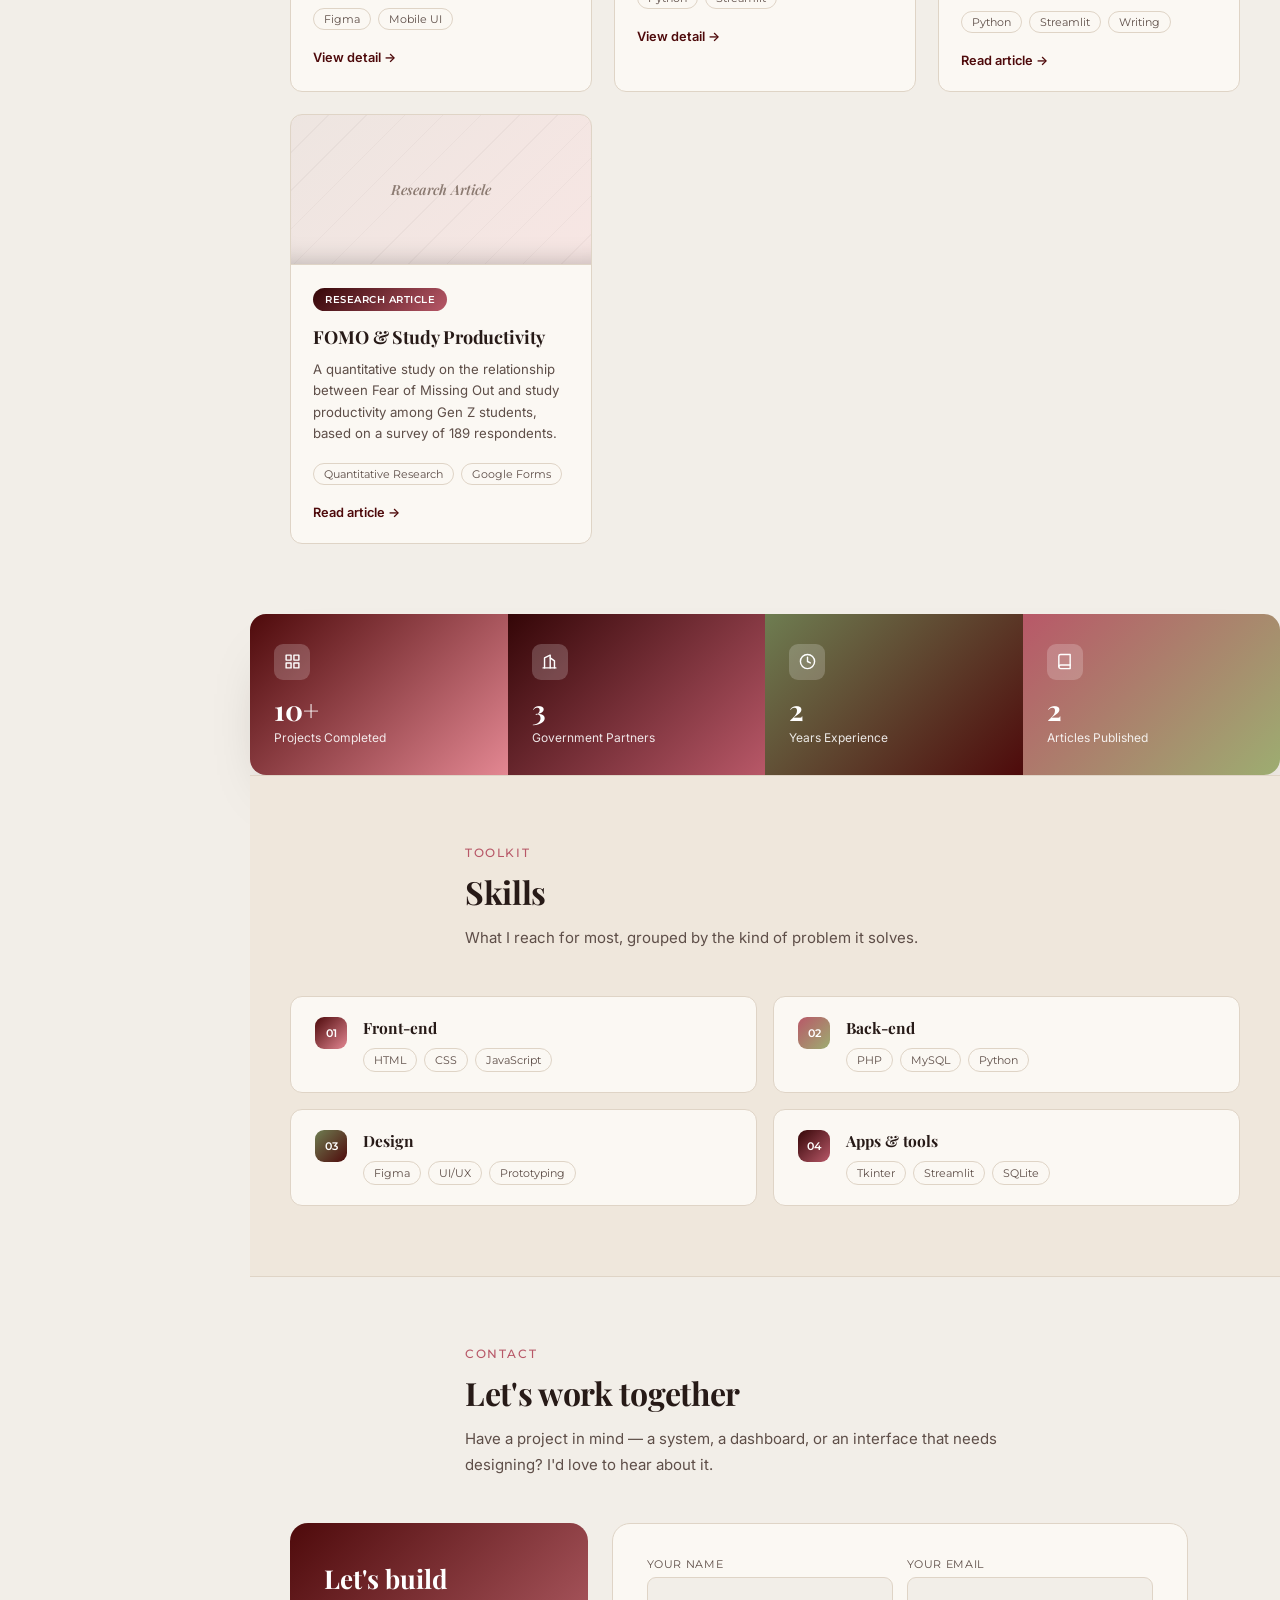
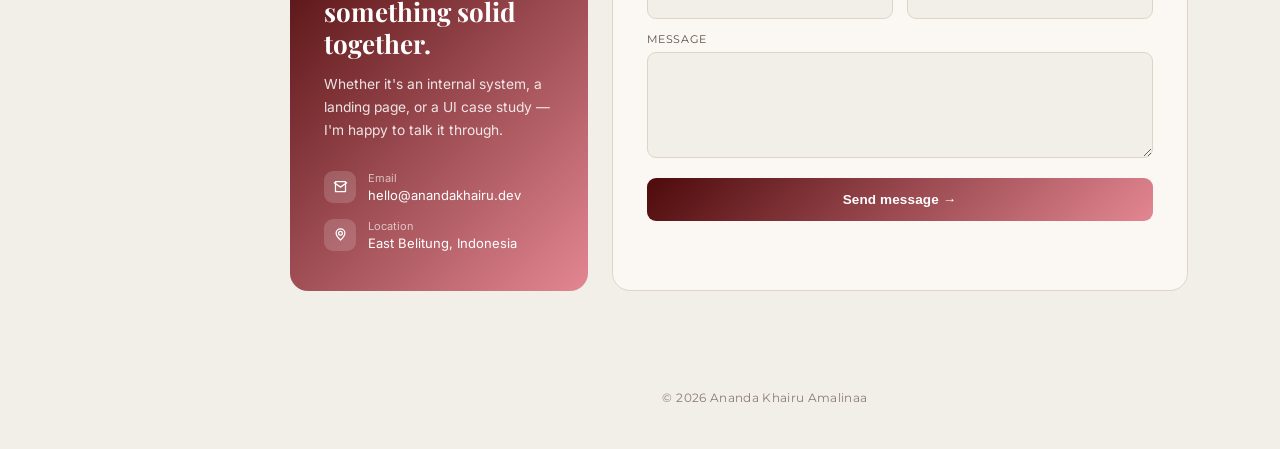
==== commit c6338064: "Update index.html" ====
--- a/Portofolio/index.html
+++ b/Portofolio/index.html
@@ -380,9 +380,9 @@
         <div class="photo-arch">
           <div class="fallback">
             <svg viewBox="0 0 24 24" fill="none" stroke="currentColor" stroke-width="1.5" stroke-linecap="round" stroke-linejoin="round"><circle cx="12" cy="8" r="4"/><path d="M4 21v-1a7 7 0 0 1 7-7h2a7 7 0 0 1 7 7v1"/></svg>
-            <span>Taruh fotomu di assets/profile.jpg</span>
-          </div>
-          <img src="assets/profile.jpg" alt="Ananda Khairu" onerror="this.style.display='none'">
+            <span>Taruh fotomu di assets/profile.jpeg</span>
+          </div>
+          <img src="assets/profile.jpeg" alt="Ananda Khairu" onerror="this.style.display='none'">
         </div>
       </div>
     </section>
@@ -477,7 +477,7 @@
         </div>
 
         <div class="card">
-          <div class="thumb" style="background-image:url('assets/lawang-hero.jpg');"></div>
+          <div class="thumb" style="background-image:url('assets/lawang-hero.png');"></div>
           <div class="body">
             <span class="badge app">Landing Page</span>
             <h3>Jelajah Beltim — Tourism Landing Page</h3>
@@ -488,7 +488,7 @@
         </div>
 
         <div class="card">
-          <div class="thumb logo"><img src="assets/seirama-logo.png" alt="SEIRAMA logo"></div>
+          <div class="thumb logo"><img src="assets/seirama-hero-seirama.png" alt="SEIRAMA hero"></div>
           <div class="body">
             <span class="badge gov">Landing Page</span>
             <h3>SEIRAMA — Landing Page</h3>
